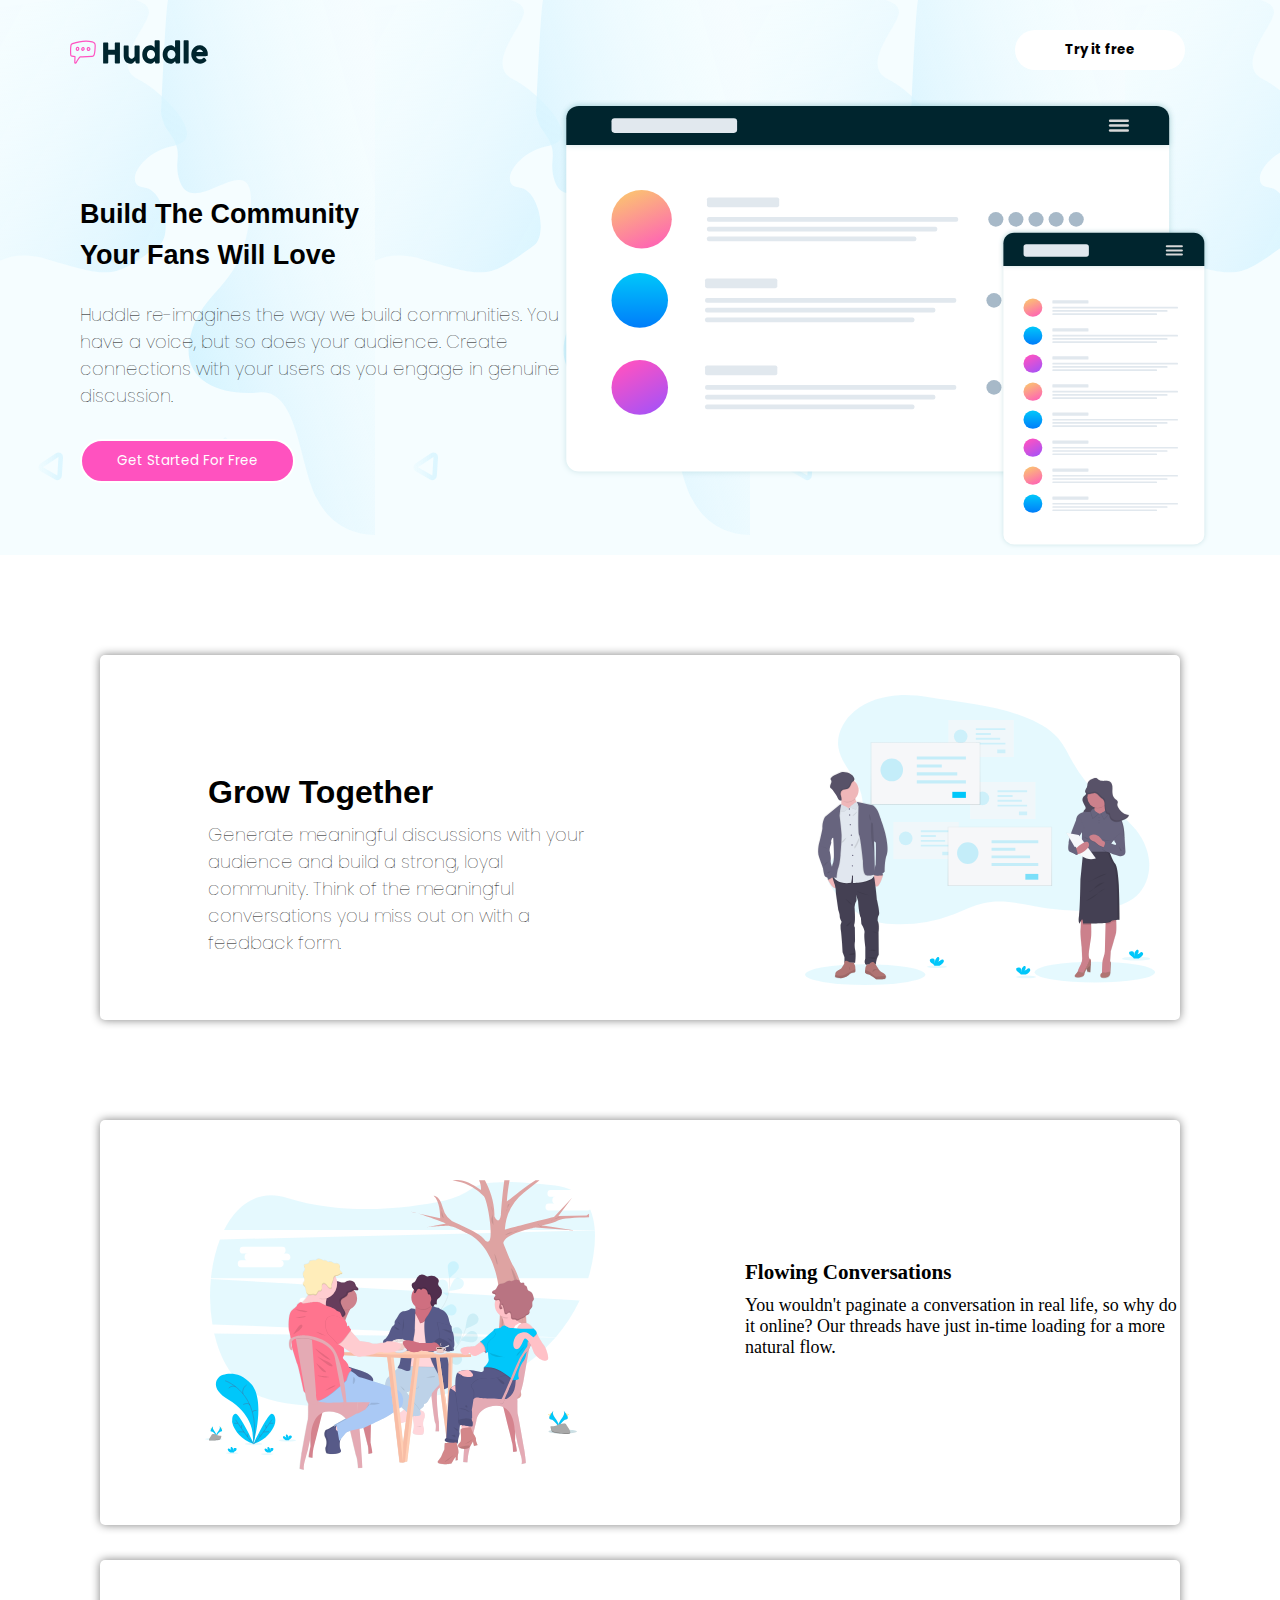
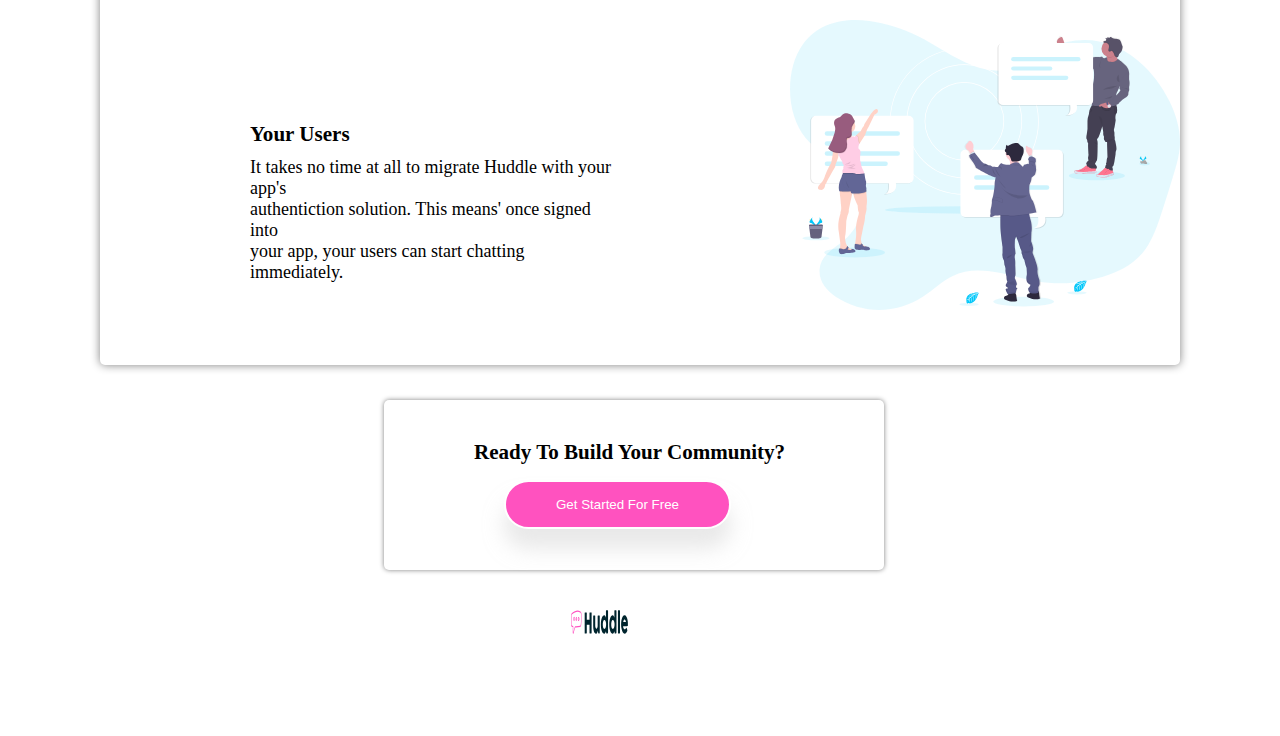
==== indext.html @ a04e3c94 "new changes" ====
<!DOCTYPE html>
<html lang="en">
<head>
    <meta charset="UTF-8">
    <meta http-equiv="X-UA-Compatible" content="IE=edge">
    <meta name="viewport" content="width=device-width, initial-scale=1.0">
    <title>Document</title>
    <link rel="stylesheet" href="style.css"/>
</head>
<body>
    <header>
        <div class="num-one">
            <div class="topper">
                <div>
                    <img class="logo" src="logo.svg">
                </div>
                <h2 class="big">Build The Community</h2>
                <h2 class="bigs">Your Fans Will Love</h2>
        
                <p class="bigger">Huddle re-imagines the way we build communities. You have a voice, but so does your audience. Create connections with your users as you engage in genuine discussion.</p>
                <button class="biggest">Get Started For Free</button>
            </div>
            <div class="topimage">
                <button class="try">Try it free</button>
                <img class="image-one" src="illustration-mockups.svg">
            </div>
        </div>
    </header>


    <section>
        <div class="num-two">
            <div class="B">
                <h3 class="big-two">Grow Together</h3>
                <p class="bigger-two">Generate meaningful discussions with your audience and build a strong, loyal community. Think of the meaningful conversations you miss out on with a feedback form.</p>
            </div>

            <div>
                <img class="image-two" src="illustration-grow-together.svg">
            </div>
        </div>

        <div class="num-three">
            <div>
                <img class="image-three" src="illustration-flowing-conversation.svg">
            </div>
            
            <div class="C">
                <h3 class="big-three">Flowing Conversations</h3>   
                <p class="bigger-three">You wouldn't paginate a conversation in real life, so why do</p>
                <p class="bigger-three"> it online? Our threads have just in-time loading for a more</p>
                <p class="bigger-three">natural flow.</p>
            </div>
        </div>
    
        <div class="num-four">
            <div class="D">
                <h3 class="big-four">Your Users</h3>
        
                <p class="bigger-four">It takes no time at all to migrate Huddle with your app's</p>
                <p class="bigger-four">authentiction solution. This means' once signed into</p>
                <p class="bigger-four">your app, your users can start chatting immediately.</p>
            </div> 
            
            <div>
                <img class="image-four" src="illustration-your-users.svg">
            </div>
        </div>

        <div class="num-five">
            <div class="E">
                <h3 class="big-five">Ready To Build Your Community?</h3>
        
                <button class="bigger-five">Get Started For Free</button>
            </div>
        </div>

    </section>

    <footer>
        <div>
            <img class="logo" src="logo.svg">
        </div>

        <div>
            <img class="location" src="icon-location.svg">
        </div>

        <div>
            <img class="phone" src="icon-phone.svg">
        </div>

        <div>
            <img class="email" src="icon-email.svg">
        </div>
    </footer>

</body>
</html>
---- style.css ----
@import url('https://fonts.googleapis.com/css2?family=Open+Sans:wght@;700&family=Poppins:wght@600&display=swap');

*{
    margin: 0;
    padding: 0;
    /* box-sizing: border-box; */
}

body{
    /* background-color: black;   */
    display: flex;
    flex-direction: column;
    justify-content: center;
    align-items: center; 
    font-size: 18px;
}
  
.num-one{
    display: flex;   
    background-image: url(bg-hero-desktop.svg);
    background-image: url(bg-hero-mobile.svg);
    background-color: hsl(193, 100%, 96%,0.5);
}
.topper{
    margin-left: 30px;
    font-weight: 400;
}

.topimage{
    margin-right: 70px;
}

.image-one{
    width: 650px; 
    height: 450px; 
    margin-top: 20px;
}

.try{
    margin-top: 30px;
    margin-bottom: 10px;
    margin-left: 70%;
    border-radius: 30px;
    border-color: hsl(0, 0%, 95%);
    border: 2px white;
    padding-left: 50px;
    padding-right: 50px;
    padding-top: 10px;
    padding-bottom: 10px;
    background-color: white;
    font-family: 'Poppins', sans-serif;
    font-weight: 700;
}


.logo{
    margin: 30px;
    margin-top: 40px;
    height: 24px;
    width: 26%;
    margin-left: 40px;
}

.big{
    margin-top: 100px;
    margin-left: 50px; 
    font-family: 'Opensans', sans-serif;
}

.bigs{
    margin-top: 10px;
    margin-left: 50px; 
    font-family: 'Opensans', sans-serif;

}

.bigger{
    margin-top: 30px;
    margin-left: 50px;
    font-family: 'Poppins', sans-serif;
    font-weight: 100;

}

.biggest{
    margin-left: 50px;
    border-radius: 30px;
    border-color: hsl(322, 100%, 66%);
    background-color: hsl(322, 100%, 66%);
    border: 2px solid;
    color: white;
    padding-left: 35px;
    padding-right: 35px;
    padding-top: 10px;
    padding-bottom: 10px;
    margin-top: 30px;
    font-family: 'Poppins', sans-serif;

    /* font-family: 'Open Sans', sans-serif; */
    /* font-weight: 400; */
}

.num-two{
    margin: 100px;
    background-color: white;
    box-sizing: border-box;
    box-shadow: 0 0 10px grey;
    display: flex;
    border-radius: 5px;
}

.image-two{
    width: 350px;
    height: 290px;
    padding-right: 25px;
    padding-top: 40px;
    padding-bottom: 30px;
}

.B{
    padding-left: 10%;
    padding-right: 19%;
    margin-top: 11%;
}

.big-two{
    font-size: xx-large;
    font-family: 'Opensans', sans-serif;
}

.bigger-two{
    margin-top: 10px;
    font-family: 'Poppins', sans-serif;
    font-weight: 5;
}

.num-three{
    margin-left: 100px;  
    margin-top: 0px;
    margin-right: 100px; 
    background-color: white; 
    box-sizing: border-box; 
    box-shadow: 0 0 10px grey; 
    border-radius: 5px;
    display: flex; 
} 

.image-three{
    width: 390px; 
    height: 290px; 
    padding-left: 105px;
    padding-top: 60px; 
    padding-bottom: 50px;
} 

.C{ 
    padding-top: 13%; 
    padding-left: 150px;
} 

.big-three{ 
    padding-bottom: 10px; 
} 

.num-four{
    margin-left: 100px; 
    margin-top: 35px;
    margin-right: 100px;
    background-color: white;
    box-sizing: border-box;
    box-shadow: 0 0 10px grey;
    border-radius: 5px;
    display: flex;
}

.D{
    padding-top: 15%; 
    padding-left: 150px;
}

.big-four{ 
    padding-bottom: 10px; 
} 

.image-four{
    width: 390px; 
    height: 290px; 
    padding-left: 170px;
    padding-top: 60px; 
    padding-bottom: 50px;
}

.num-five{
    margin-left: 30%; 
    margin-top: 35px;
    margin-right: 40%;
    background-color: white;
    box-sizing: border-box;
    box-shadow: 0 0 5px grey;
    border-radius: 5px;
    width: 500px;
    height: 170px;
}

.E{
    padding: 40px;
    padding-left: 90px;
}

.big-five{
    padding-bottom: 15px;
}

.bigger-five{
    border-color: hsl(322, 80%, 26%);
    background-color: hsl(322, 100%, 66%);
    border: 2px solid;
    color: white;
    padding-left: 50px;
    padding-right: 50px;
    padding-top: 15px;
    padding-bottom: 15px;
    border-radius: 30px;
    margin-left: 30px;
    box-shadow: 0px 20px 20px 0px  rgb(211, 211, 211, 0.5);

}

.footer{
    background-color: hsl(192, 100%, 9%);
}
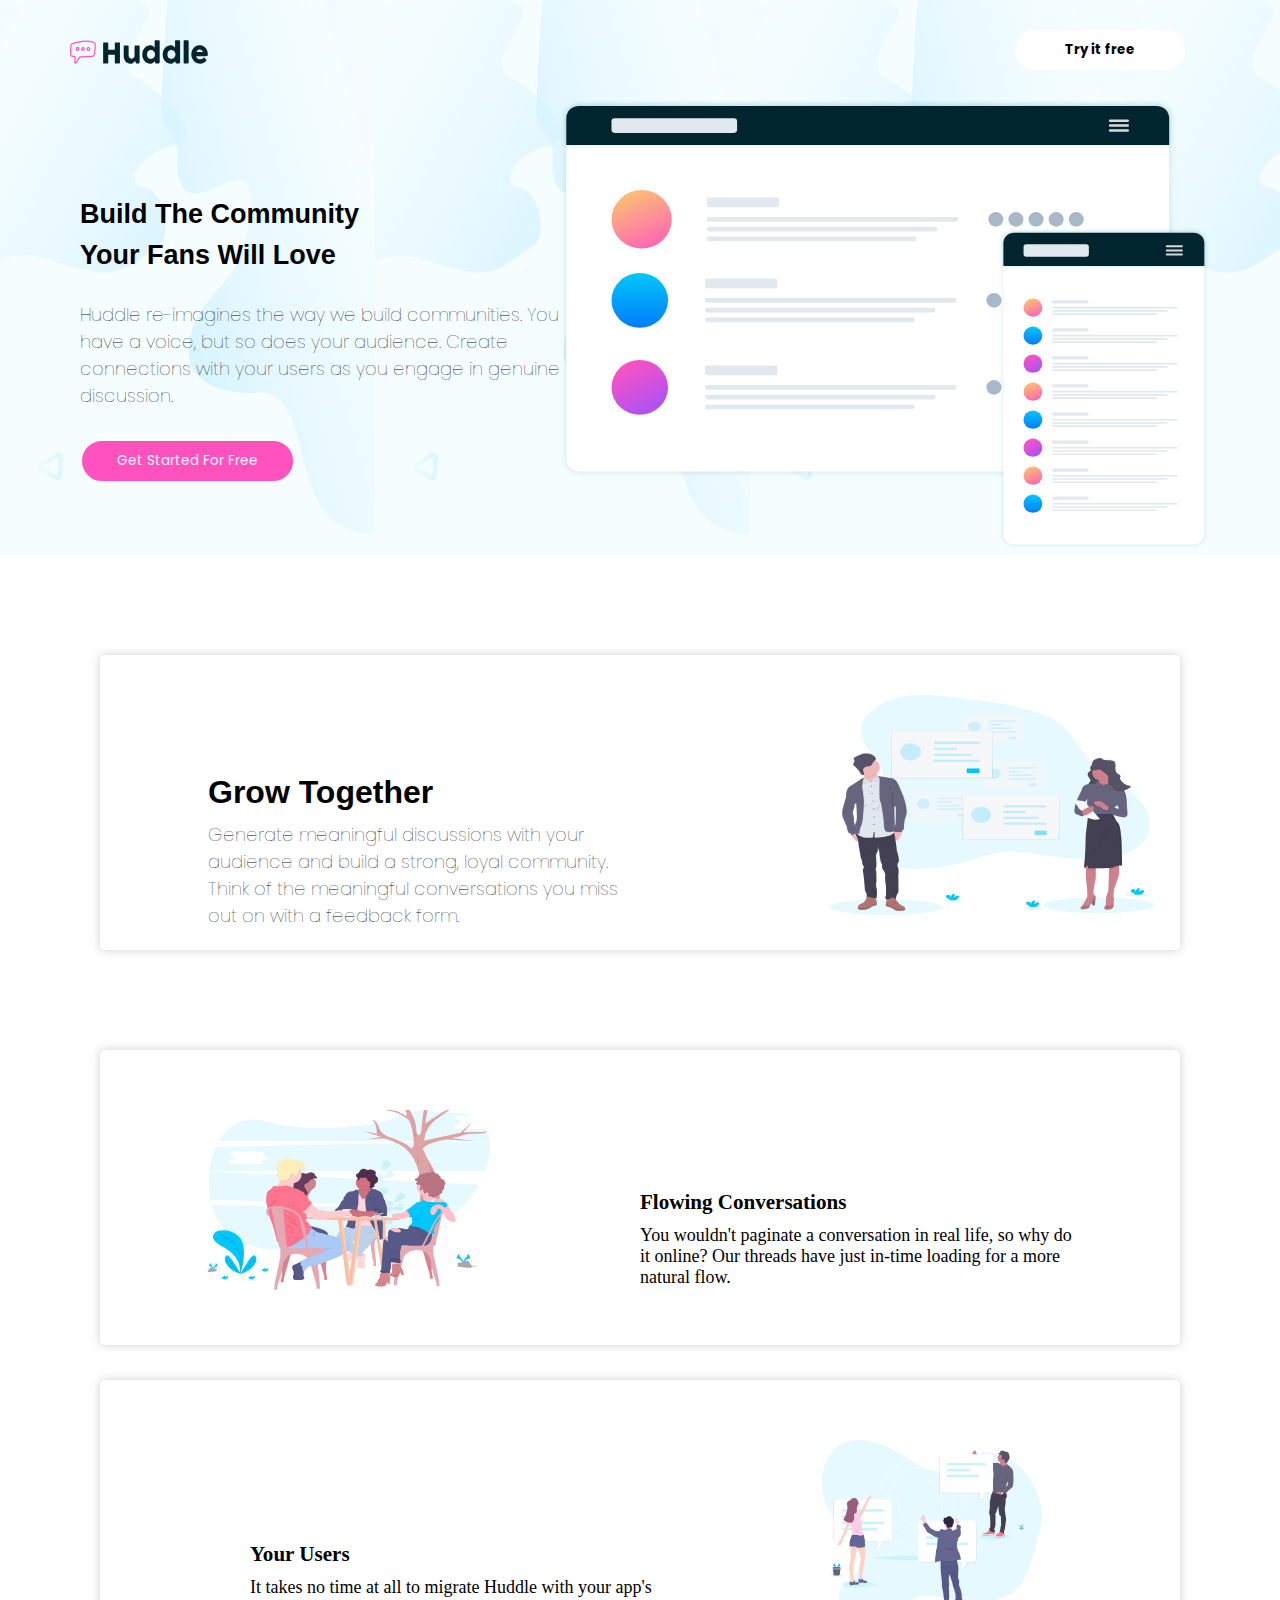
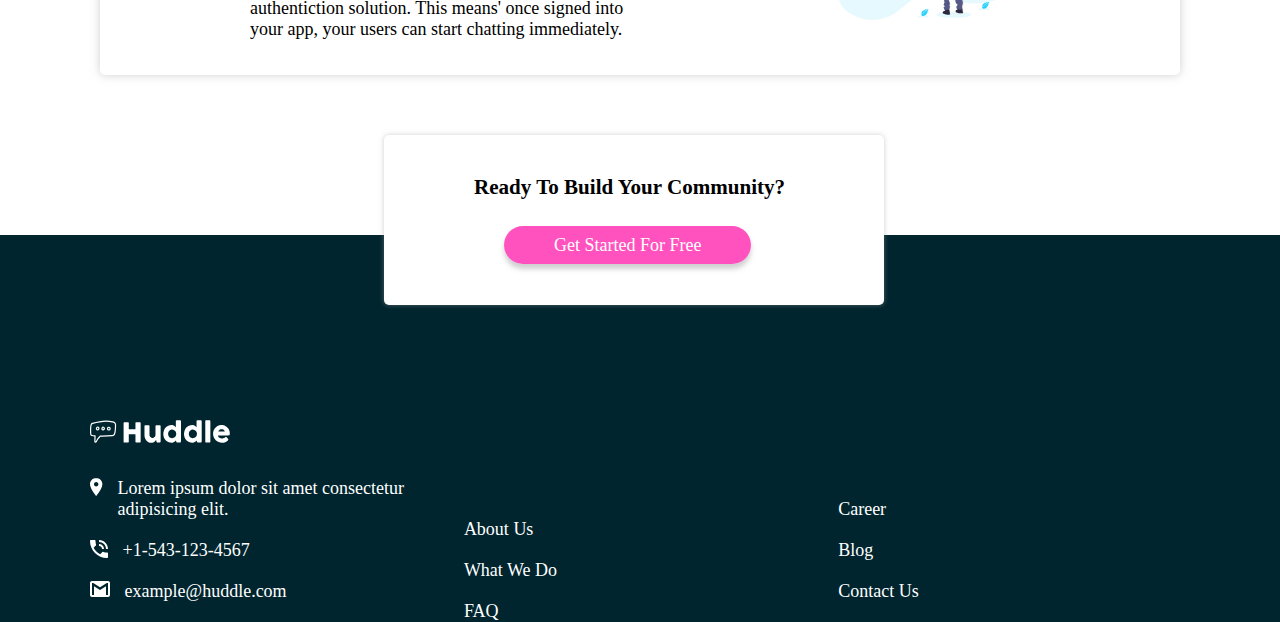
==== commit 4a23826b: "new changes" ====
--- a/indext.html
+++ b/indext.html
@@ -1,12 +1,14 @@
 <!DOCTYPE html>
 <html lang="en">
+
 <head>
     <meta charset="UTF-8">
     <meta http-equiv="X-UA-Compatible" content="IE=edge">
     <meta name="viewport" content="width=device-width, initial-scale=1.0">
     <title>Document</title>
-    <link rel="stylesheet" href="style.css"/>
+    <link rel="stylesheet" href="style.css" />
 </head>
+
 <body>
     <header>
         <div class="num-one">
@@ -16,8 +18,9 @@
                 </div>
                 <h2 class="big">Build The Community</h2>
                 <h2 class="bigs">Your Fans Will Love</h2>
-        
-                <p class="bigger">Huddle re-imagines the way we build communities. You have a voice, but so does your audience. Create connections with your users as you engage in genuine discussion.</p>
+
+                <p class="bigger">Huddle re-imagines the way we build communities. You have a voice, but so does your
+                    audience. Create connections with your users as you engage in genuine discussion.</p>
                 <button class="biggest">Get Started For Free</button>
             </div>
             <div class="topimage">
@@ -32,7 +35,8 @@
         <div class="num-two">
             <div class="B">
                 <h3 class="big-two">Grow Together</h3>
-                <p class="bigger-two">Generate meaningful discussions with your audience and build a strong, loyal community. Think of the meaningful conversations you miss out on with a feedback form.</p>
+                <p class="bigger-two">Generate meaningful discussions with your audience and build a strong, loyal
+                    community. Think of the meaningful conversations you miss out on with a feedback form.</p>
             </div>
 
             <div>
@@ -44,24 +48,24 @@
             <div>
                 <img class="image-three" src="illustration-flowing-conversation.svg">
             </div>
-            
+
             <div class="C">
-                <h3 class="big-three">Flowing Conversations</h3>   
+                <h3 class="big-three">Flowing Conversations</h3>
                 <p class="bigger-three">You wouldn't paginate a conversation in real life, so why do</p>
                 <p class="bigger-three"> it online? Our threads have just in-time loading for a more</p>
                 <p class="bigger-three">natural flow.</p>
             </div>
         </div>
-    
+
         <div class="num-four">
             <div class="D">
                 <h3 class="big-four">Your Users</h3>
-        
+
                 <p class="bigger-four">It takes no time at all to migrate Huddle with your app's</p>
                 <p class="bigger-four">authentiction solution. This means' once signed into</p>
                 <p class="bigger-four">your app, your users can start chatting immediately.</p>
-            </div> 
-            
+            </div>
+
             <div>
                 <img class="image-four" src="illustration-your-users.svg">
             </div>
@@ -70,30 +74,58 @@
         <div class="num-five">
             <div class="E">
                 <h3 class="big-five">Ready To Build Your Community?</h3>
-        
-                <button class="bigger-five">Get Started For Free</button>
+
+                <a href="" class="bigger-five">Get Started For Free</a>
             </div>
         </div>
 
     </section>
 
     <footer>
-        <div>
-            <img class="logo" src="logo.svg">
-        </div>
+            <ul class="footer-section">
+                <li> <img class="logo" src="logo-footer.svg"></li>
+                <li><img class="location" src="icon-location.svg">
+                    <p>Lorem ipsum dolor sit amet consectetur adipisicing elit.
+                    </p>
+                </li>
+                <li>    
+                    <img class="phone" src="icon-phone.svg">
+                    <span> +1-543-123-4567</span>
+                </li>
+                <li><img class="email" src="icon-email.svg">
+                <span>example@huddle.com</span></li>
+            </ul>
 
-        <div>
-            <img class="location" src="icon-location.svg">
-        </div>
+            <ul class="footer-section">
+                
+                <li>
+                    <p>About Us
+                    </p>
+                </li>
+                <li>
+                    <p>
+                        What We Do
+                    </p>
+                </li>
+                <p>FAQ</p>
+            </ul>
 
-        <div>
-            <img class="phone" src="icon-phone.svg">
-        </div>
 
-        <div>
-            <img class="email" src="icon-email.svg">
-        </div>
+            <ul class="footer-section">
+                
+                <li>
+                    <p>Career
+                    </p>
+                </li>
+                <li>  
+                    <p>Blog</p>  
+                </li>
+                <li>
+                    <p>Contact Us</p>
+            </ul>
+
     </footer>
 
 </body>
+
 </html>--- a/style.css
+++ b/style.css
@@ -3,7 +3,7 @@
 *{
     margin: 0;
     padding: 0;
-    /* box-sizing: border-box; */
+    box-sizing: border-box;
 }
 
 body{
@@ -104,7 +104,7 @@
     margin: 100px;
     background-color: white;
     box-sizing: border-box;
-    box-shadow: 0 0 10px grey;
+    box-shadow: 0 0 10px rgba(163, 161, 161, .5);
     display: flex;
     border-radius: 5px;
 }
@@ -140,7 +140,7 @@
     margin-right: 100px; 
     background-color: white; 
     box-sizing: border-box; 
-    box-shadow: 0 0 10px grey; 
+    box-shadow: 0 0 10px rgba(163, 161, 161, .5); 
     border-radius: 5px;
     display: flex; 
 } 
@@ -168,7 +168,7 @@
     margin-right: 100px;
     background-color: white;
     box-sizing: border-box;
-    box-shadow: 0 0 10px grey;
+    box-shadow: 0 0 10px rgba(163, 161, 161, .5);
     border-radius: 5px;
     display: flex;
 }
@@ -192,14 +192,17 @@
 
 .num-five{
     margin-left: 30%; 
-    margin-top: 35px;
+    margin-top: 60px;
     margin-right: 40%;
     background-color: white;
     box-sizing: border-box;
-    box-shadow: 0 0 5px grey;
+    box-shadow: 0 0 5px rgba(163, 161, 161, .5);
     border-radius: 5px;
     width: 500px;
     height: 170px;
+    z-index: 100;
+    margin-bottom: -70px;
+    position: relative;
 }
 
 .E{
@@ -209,24 +212,61 @@
 
 .big-five{
     padding-bottom: 15px;
+    margin-bottom: 20px;
 }
 
 .bigger-five{
     border-color: hsl(322, 80%, 26%);
     background-color: hsl(322, 100%, 66%);
-    border: 2px solid;
+    border: 2px hsl(322, 80%, 26%) ;
     color: white;
     padding-left: 50px;
+    text-decoration: none;
     padding-right: 50px;
-    padding-top: 15px;
-    padding-bottom: 15px;
+    padding-top: 9px;
+    padding-bottom: 9px;
     border-radius: 30px;
     margin-left: 30px;
-    box-shadow: 0px 20px 20px 0px  rgb(211, 211, 211, 0.5);
-
-}
-
-.footer{
+    box-shadow: 0px 5px 5px 0px  rgba(163, 161, 161, .5);
+
+}
+
+footer{
+    display: flex;
+    flex-flow: row wrap;
+    justify-content: space-between;
+    align-items: flex-end;
     background-color: hsl(192, 100%, 9%);
-}
-
+    width: 100%;    
+    z-index: 1;
+    min-height: 200px;
+    height: auto;
+    padding: 150px 7% 0 7%;
+}
+.footer-section {
+    /* flex: 1 30%; */
+    width: 32%;
+    color: #ffffff;
+    /* background-color: red; */
+}
+
+.footer-section li{
+    margin: 20px 0;
+    display: flex;
+    align-items: flex-start;
+}
+.footer-section li > img{
+    object-fit: contain;
+    margin-right: 15px;
+}
+.footer-section .logo{
+    object-fit: contain;
+    margin: 15px 0px !important;
+    height: auto;
+    width: 40%;
+    max-width: 100%;
+}
+
+.about{
+    margin-left: 20px;
+}